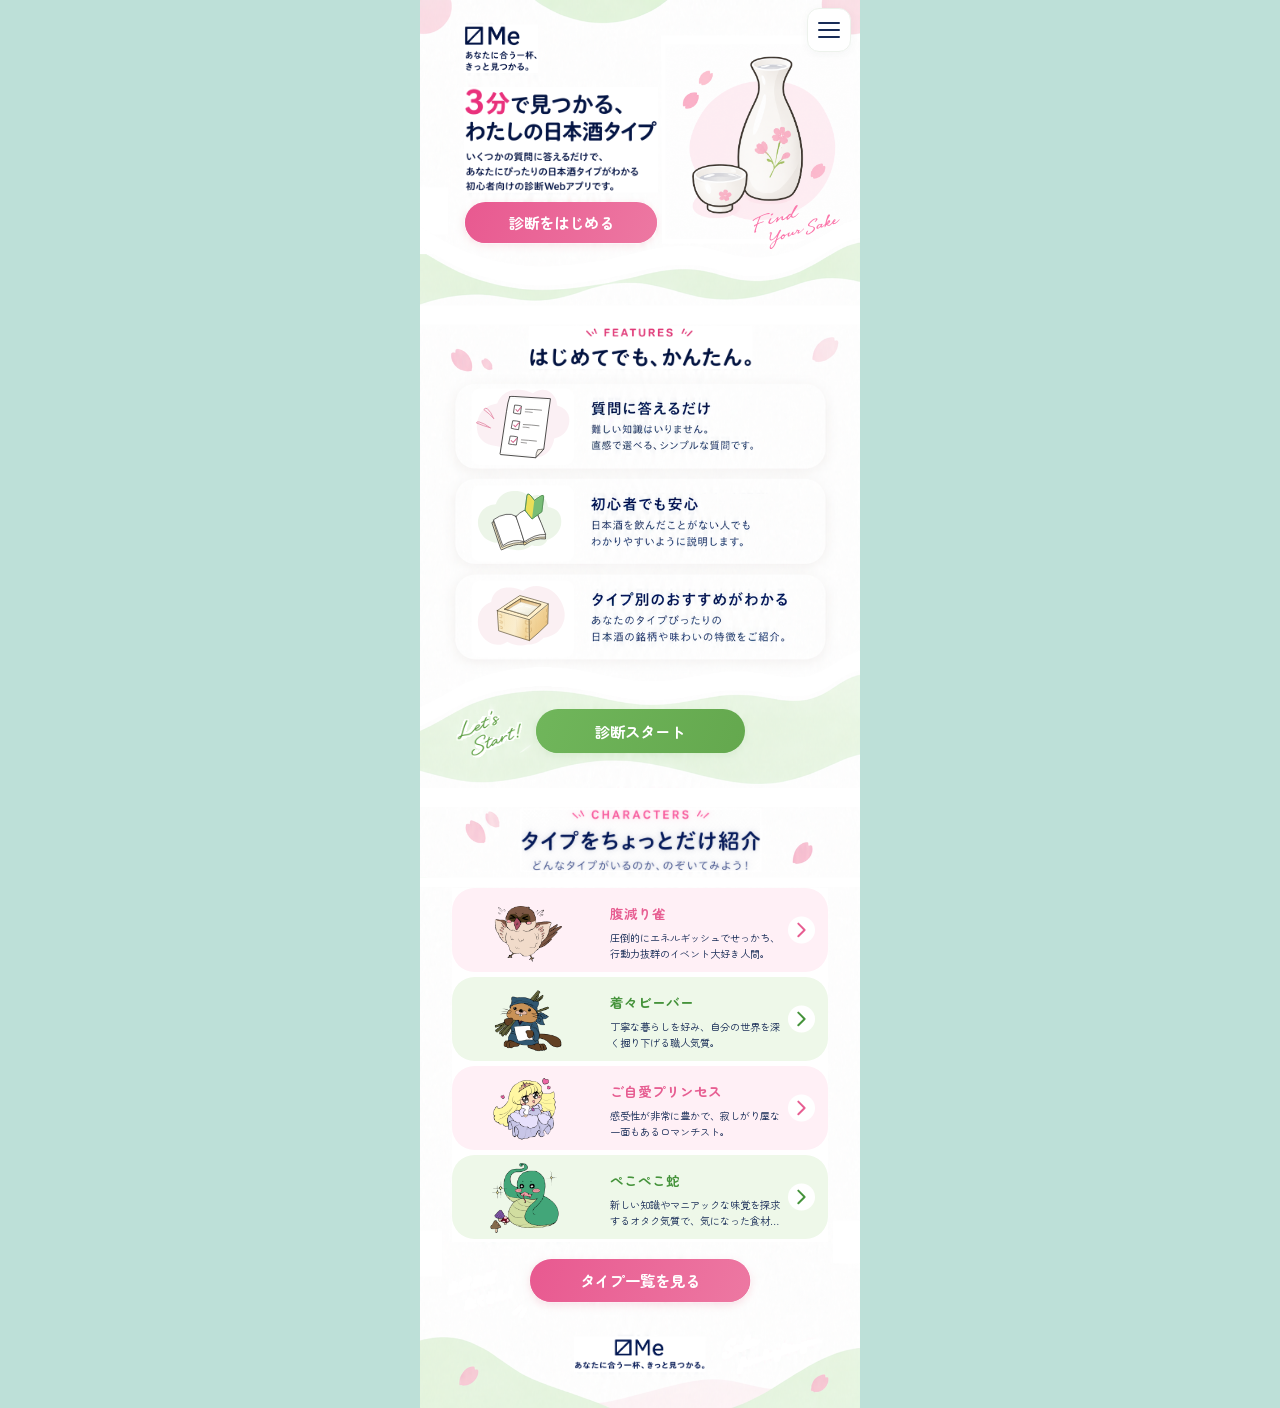
==== index.html @ da1aa979 "Replace page headings, taglines and logos with supplied artwork" ====
<!doctype html>
<html lang="ja">
<head>
  <meta charset="utf-8">
  <meta name="viewport" content="width=device-width, initial-scale=1, maximum-scale=1, user-scalable=no">
  <meta name="theme-color" content="#ffffff">
  <meta name="description" content="いくつかの質問に答えるだけで、あなたにぴったりの日本酒タイプがわかる。あなたに合う一杯、きっと見つかる。">
  <title>Me｜トップページ</title><link rel="icon" type="image/svg+xml" href="data:image/svg+xml,%3Csvg xmlns='http://www.w3.org/2000/svg' viewBox='0 0 32 32'%3E%3Crect x='5' y='5' width='22' height='22' fill='white' stroke='%23252e3b' stroke-width='3'/%3E%3Cpath d='M5 27L27 5' stroke='%23252e3b' stroke-width='3'/%3E%3C/svg%3E">
  <script>document.documentElement.classList.add('home-loading');</script>
  <link rel="stylesheet" href="css/styles.css?v=text-art-v1">
  <script src="js/data.js?v=sake-list-20261024" defer></script>
  <script src="js/app.js?v=original-logo-20261127" defer></script>
<link rel="stylesheet" href="css/navigation.css?v=touch-pan-only-20261116"><script src="js/navigation.js" defer></script><link rel="preconnect" href="https://fonts.googleapis.com"><link rel="preconnect" href="https://fonts.gstatic.com" crossorigin><link href="https://fonts.googleapis.com/css2?family=Zen+Maru+Gothic:wght@400;500;700&amp;display=swap" rel="stylesheet"></head>
<body class="homepage-static">
  <div class="page-frame">
  <main class="page" aria-label="Me 日本酒タイプ診断">
    <img class="design" src="assets/backgrounds/design-tagline.svg?v=text-art-v1" width="724" height="2316" alt="" fetchpriority="high" draggable="false">
    <header class="sr-only">
      <p>Me あなたに合う一杯、きっと見つかる。</p>
      <h1>3分で見つかる、わたしの日本酒タイプ</h1>
      <p>いくつかの質問に答えるだけで、あなたにぴったりの日本酒タイプがわかる初心者向けの診断Webアプリです。</p>
    </header>
    <a class="hotspot start start-top" data-quiz aria-label="診断をはじめる" href="diagnosis.html"></a>
    <section class="sr-only" aria-label="FEATURES">
      <h2>はじめてでも、かんたん。</h2>
      <h3>質問に答えるだけ</h3><p>難しい知識はいりません。直感で選べる、シンプルな質問です。</p>
      <h3>初心者でも安心</h3><p>日本酒を飲んだことがない人でも<br>わかりやすいように説明します。</p>
      <h3>タイプ別のおすすめがわかる</h3><p>あなたのタイプぴったりの<br>日本酒の銘柄や味わいの特徴をご紹介。</p>
    </section>
    <a class="hotspot start start-middle" data-quiz aria-label="診断スタート" href="diagnosis.html"></a>
    <section id="characters" class="characters" aria-label="CHARACTERS タイプをちょっとだけ紹介">
      <h2 class="sr-only">タイプをちょっとだけ紹介</h2>
      <p class="sr-only">どんなタイプがいるのか、のぞいてみよう！</p>
      <button class="hotspot character sparrow" data-type="0" data-code="EAFC" aria-label="腹減り雀。圧倒的にエネルギッシュでせっかち、行動力抜群のイベント大好き人間。詳しく見る"><img class="character-art" src="images/eafc.png" alt=""><span class="character-copy"><strong>腹減り雀</strong><span>圧倒的にエネルギッシュでせっかち、行動力抜群のイベント大好き人間。</span></span><span class="card-arrow" aria-hidden="true"><svg viewBox="0 0 24 24" focusable="false"><path d="M8 4 16 12 8 20"/></svg></span></button>
      <button class="hotspot character princess" data-type="1" data-code="EADS" aria-label="ご自愛プリンセス。感受性が非常に豊かで、寂しがり屋な一面もあるロマンチスト。詳しく見る"><img class="character-art" src="images/eads.png" alt=""><span class="character-copy"><strong>ご自愛プリンセス</strong><span>感受性が非常に豊かで、寂しがり屋な一面もあるロマンチスト。</span></span><span class="card-arrow" aria-hidden="true"><svg viewBox="0 0 24 24" focusable="false"><path d="M8 4 16 12 8 20"/></svg></span></button>
      <button class="hotspot character crane" data-type="2" data-code="EPFS" aria-label="鶴の段取り屋。責任感が強く、周囲との付き合いも大切にする実務家タイプ。詳しく見る"><img class="character-art" src="images/epfs.png" alt=""><span class="character-copy"><strong>鶴の段取り屋</strong><span>責任感が強く、周囲との付き合いも大切にする実務家タイプ。</span></span><span class="card-arrow" aria-hidden="true"><svg viewBox="0 0 24 24" focusable="false"><path d="M8 4 16 12 8 20"/></svg></span></button>
      <button class="hotspot character kappa" data-type="3" data-code="EPDS" aria-label="したたかかっぱ。周囲への気配りが行き届いた社交家ですが、実はリスク回避の傾向が強く、非常に慎重でデリケートな内面を持っています。詳しく見る"><img class="character-art" src="images/epds.png" alt=""><span class="character-copy"><strong>したたかかっぱ</strong><span>周囲への気配りが行き届いた社交家ですが、実はリスク回避の傾向が強く、非常に慎重でデリケートな内面を持っています。</span></span><span class="card-arrow" aria-hidden="true"><svg viewBox="0 0 24 24" focusable="false"><path d="M8 4 16 12 8 20"/></svg></span></button>
    </section>
    <a class="hotspot type-list" id="type-list" aria-label="タイプ一覧を見る" href="characters.html"></a>
    <footer class="sr-only">Me あなたに合う一杯、きっと見つかる。</footer>
  </main>
  </div>
  <dialog id="panel" aria-labelledby="panel-title">
    <button class="close" aria-label="閉じる">×</button>
    <div id="panel-content"></div>
  </dialog>
</body>
</html>
---- css/styles.css ----
:root { color-scheme: light; font-family:'Zen Maru Gothic',"Hiragino Kaku Gothic ProN", "Yu Gothic", Meiryo, sans-serif; color:#182C57; background: #fff; }
* { box-sizing: border-box; }
body { margin: 0; }
.page-frame { position:relative; width:100%; max-width:440px; margin-inline:auto; container-type:inline-size; }
.page { position:relative; width:100%; margin:0; }
.design { width:100%; height: auto; display: block; user-select: none; }
.hotspot { background-repeat: no-repeat; }
.sr-only { position: absolute; width: 1px; height: 1px; padding: 0; margin: -1px; overflow: hidden; clip: rect(0,0,0,0); white-space: nowrap; border: 0; }
.hotspot { position: absolute; display: block; padding: 0; border: 0; background: transparent; cursor: pointer; -webkit-tap-highlight-color: #ee629633; border-radius: 999px; }
.hotspot:hover { background: #ffffff12; }
.hotspot:focus-visible { outline: 3px solid #253e58; outline-offset: 3px; background: #ffffff20; }
.hotspot:active { background: #ffffff26; }
.start-top { left: 10.25%; top: 15.31%; width: 43.64%; height: 3.07%; }
.start-middle { left: 26.35%; top: 49.28%; width: 47.43%; height: 3.32%; }
.character { left: 7.32%; width: 85.5%; height: 6.32%; border-radius: 20px; }
.sparrow { top: 60.79%; }
.princess { top: 67.24%; }
.crane { top: 74.00%; }
.kappa { top: 80.91%; }
.type-list { left: 25.04%; top: 88.72%; width: 50.07%; height: 3.27%; }
dialog { width: 358px; max-width: calc(100vw - 24px); padding: 40px 24px 28px; border: 0; border-radius: 26px; background: #fffdfd; box-shadow: 0 12px 64px #5b274622; }
dialog::backdrop { background: #29323f66; backdrop-filter: blur(3px); }
.close { position: absolute; right: 8px; top: 6px; width: 40px; height: 40px; border: 0; background: none; font-size: 28px; color:#182C57; cursor: pointer; }
h2 { margin: 0 0 16px; font-size: 23px; line-height: 1.5; }
dialog p { font-size: 15px; line-height: 1.8; }
.eyebrow { color: #e55b90; font-size: 12px; letter-spacing: .16em; font-weight: 700; }
.option, .primary, .back, .type-option { width: 100%; padding: 14px 16px; margin-top: 10px; border-radius: 16px; font: inherit; font-size: 15px; cursor: pointer; }
.option, .type-option { border: 1px solid #efdce4; background: #fff4f8; color:#182C57; text-align: left; line-height: 1.6; }
.option:hover, .type-option:hover { border-color: #e55b90; }
.primary { border: 0; background: #e75e92; color: white; font-weight: bold; }
.back { border: 0; color:#182C57; background: transparent; }
.portrait { width: 112px; height: 76px; margin-bottom: 20px; background-image: url('../assets/backgrounds/design-tagline.svg?v=text-art-v1'); background-size: 390px 1170px; border-radius: 12px; }
.portrait[data-character="0"] { background-position: -30px -713px; }
.portrait[data-character="1"] { background-position: -30px -789px; }
.portrait[data-character="2"] { background-position: -30px -867px; }
.portrait[data-character="3"] { background-position: -30px -947px; }
button:focus-visible { outline: 3px solid #376d44; outline-offset: 3px; }
/* Supplied character illustrations replace the flattened character cards. */
.characters { position: absolute; z-index: 1; top: 60.65%; left: 7.32%; width: 85.5%; height: 26.8%; background: white; }
.characters .character { position: relative; display: block; left: auto; top: auto; width: 100%; height: 74px; margin: 0 0 5px; overflow: hidden; border-radius: 20px; background: #fff0f6; text-align: left; color: #e75e92; }
.characters .princess, .characters .kappa { background: #eef8e9; color: #45933b; }
.character-art { position: absolute; left: 3px; top: 4px; width: 127px; height: 66px; object-fit: contain; object-position:center; mix-blend-mode: normal; pointer-events: none; }
.character-copy { position: absolute; left: 140px; top: 13px; right: 40px; }
.character-copy strong { display: block; font-size: 12px; white-space: nowrap; margin-bottom: 6px; }
.character-copy > span { display: block; color:#182C57; font-size: 9px; line-height: 1.6; white-space: nowrap; }
.card-arrow { position: absolute; right: 12px; top: 25px; width: 24px; height: 24px; border-radius: 50%; background: white; font: 25px/21px sans-serif; text-align: center; }
.portrait { width: 190px; height: 190px; margin: 0 auto 16px; background-size: contain; background-repeat: no-repeat; background-position: center !important; mix-blend-mode: multiply; }
.portrait[data-character="0"] { background-image: url('../assets/previews/eafc.png'); }
.portrait[data-character="1"] { background-image: url('../assets/previews/eads.png'); }
.portrait[data-character="2"] { background-image: url('../assets/previews/epfs.png'); }
.portrait[data-character="3"] { background-image: url('../assets/previews/epds.png'); }
.character-copy > span { white-space:normal; display:-webkit-box; -webkit-line-clamp:2; -webkit-box-orient:vertical; overflow:hidden; }
.detail-portrait { display:block; width:190px; height:190px; object-fit:contain; margin:0 auto 16px; mix-blend-mode:normal; }
.detail-profile { display:block; text-align:center; text-decoration:none; box-sizing:border-box; }
/* Fit the original artwork directly to the available width, without zoom or clipping. */
html { -webkit-text-size-adjust:100%; text-size-adjust:100%; }
.characters .character { height:18.974359cqw; margin-bottom:1.282051cqw; border-radius:5.128205cqw; }
.character-art { left:.769231cqw; top:1.025641cqw; width:32.564103cqw; height:16.923077cqw; }
.character-copy { left:35.897436cqw; top:3.333333cqw; right:10.256410cqw; }
.character-copy strong { font-size:3.076923cqw; margin-bottom:1.538462cqw; }
.character-copy > span { font-size:2.307692cqw; }
.card-arrow { right:3.076923cqw; top:50%; transform:translateY(-50%); width:6.153846cqw; height:6.153846cqw; display:grid; place-items:center; font-size:0; line-height:0; }

/* Disable homepage motion except the explicit opt-ins below. */
body.homepage-static *, body.homepage-static *::before, body.homepage-static *::after { animation:none!important; transition:none!important; scroll-behavior:auto!important; }

/* Slide only the three feature-card crops over their original artwork. */
body.homepage-static .feature-reveal-mask {
  position:absolute; left:0; width:100%; height:7.3%; z-index:2;
  background:#fff; pointer-events:none; overflow:hidden;
}
body.homepage-static .feature-slide-art {
  position:absolute; inset:0;
  background-image:url('../assets/backgrounds/design-tagline.svg?v=text-art-v1');
  background-size:100cqw 300cqw; background-repeat:no-repeat;
  opacity:0; transform:translateY(24px);
  transition:transform .65s cubic-bezier(.22,.61,.36,1) var(--reveal-delay,0ms),opacity .65s ease var(--reveal-delay,0ms)!important;
}
body.homepage-static .is-revealed .feature-slide-art { opacity:1; transform:translateY(0); }
@media(prefers-reduced-motion:reduce) { body.homepage-static .feature-reveal-mask { display:none; } }

body.homepage-static .characters .character.card-slide-ready {
  opacity:0; transform:translateY(24px);
  transition:transform .65s cubic-bezier(.22,.61,.36,1) var(--card-delay,0ms),opacity .65s ease var(--card-delay,0ms)!important;
}
body.homepage-static .characters .character.card-slide-visible,
body.homepage-static .characters .character.card-slide-ready:focus-visible { opacity:1; transform:translateY(0); }
body.homepage-static .characters .character.card-slide-ready:focus-visible { transition:none!important; }
@media(prefers-reduced-motion:reduce) {
  body.homepage-static .characters .character.card-slide-ready { opacity:1; transform:none; transition:none!important; }
}

.card-arrow svg { display:block; width:70%; height:70%; overflow:visible; fill:none; stroke:currentColor; stroke-width:2.5; stroke-linecap:round; stroke-linejoin:round; }

/* Restore the shared hamburger icon transition on the homepage. */
@media (prefers-reduced-motion: no-preference) {
  body.homepage-static .site-menu-toggle span { transition: transform .15s, opacity .15s !important; }
}

/* Match the character-list detail dialog while preserving homepage actions. */
#panel { width:365px; max-width:calc(100vw - 28px); padding:36px 22px 22px; border:1px solid #f8e4ed; border-radius:24px; text-align:center; color:#182C57; background:linear-gradient(135deg,#fff8fb,#fff,#f3faef); box-shadow:none; }
#panel::backdrop { background:#24344755; backdrop-filter:blur(3px); }
#panel .close { top:5px; }
#panel .eyebrow { color:#ea6798; font-size:12px; letter-spacing:.2em; font-weight:400; }
#panel .detail-portrait { width:200px; max-width:100%; height:200px; object-position:center; margin:12px auto 0; }
#panel h2 { margin:20px 0 12px; font-size:21px; line-height:1.6; }
#panel p:not(.eyebrow) { font-size:16px; line-height:1.8; }
#panel .primary { padding:15px; margin-top:24px; background:#ec6797; border-radius:30px; font-size:16px; font-weight:700; }
#panel .back { padding:16px; margin-top:6px; font-size:16px; }
/* Keep overflowing dialog content scrollable without a visible scrollbar. */
#panel { overflow-y:auto; scrollbar-width:none; -ms-overflow-style:none; }
#panel::-webkit-scrollbar { display:none; width:0; height:0; }

/* Arrow-free CTA overlays replace the flattened buttons. */
.start-top,.start-middle,.type-list { display:grid; place-items:center; color:#fff; text-decoration:none; font-size:3.5cqw; font-weight:700; background:linear-gradient(110deg,#e85990,#ed78a2); }
.start-top::after,.start-middle::after,.type-list::after { content:attr(aria-label); }
.start-middle { background:linear-gradient(110deg,#70b65b,#64a84e); }
.start-top:hover,.type-list:hover { background:linear-gradient(110deg,#e85990,#ed78a2); }
.start-middle:hover { background:linear-gradient(110deg,#70b65b,#64a84e); }
.character-copy { right:10.256410cqw; }

/* Stage the first paint without flashing the flattened cards underneath. */
.home-loading:not(.home-background-ready) .page { visibility:hidden; }
.home-loading:not(.home-buttons-ready) .site-navigation { visibility:hidden; }
.home-loading:not(.home-buttons-ready) .start-top,
.home-loading:not(.home-buttons-ready) .start-middle,
.home-loading:not(.home-buttons-ready) .type-list {
  background:#fff; color:transparent; pointer-events:none;
}
.home-loading .characters .character { visibility:hidden; }

/* Add 32 artwork pixels of breathing room on each side of the first wave. */
.start-top { top:45.93cqw; height:9.21cqw; }
.start-middle { top:161.0996685082873cqw; height:9.96cqw; }
.type-list { top:286.04950276243094cqw; height:9.81cqw; }
.characters { top:201.8395027624309cqw; height:80.4cqw; }
body.homepage-static .feature-reveal-mask { height:21.9cqw; }
body.homepage-static .feature-slide-art { background-size:100cqw 319.88950276243094cqw; }
---- css/navigation.css ----
.site-navigation { position:fixed; z-index:1000; top:8px; left:50%; transform:translateX(-50%); width:100%; max-width:440px; pointer-events:none; box-sizing:border-box; font-family:'Zen Maru Gothic','Hiragino Kaku Gothic ProN','Yu Gothic',Meiryo,sans-serif; }
.site-menu-toggle { position:absolute; right:9px; top:0; width:44px; height:44px; padding:11px 10px; display:flex; flex-direction:column; justify-content:space-around; border:1px solid #edf2ec; border-radius:12px; background:#fff; color:#182C57; box-shadow:0 2px 10px #25443b0b; cursor:pointer; pointer-events:auto; }
.site-menu-toggle span { display:block; width:22px; height:2px; border-radius:2px; background:currentColor; }
.site-menu-toggle[aria-expanded="true"] span:first-child { transform:translateY(7px) rotate(45deg); }
.site-menu-toggle[aria-expanded="true"] span:nth-child(2) { opacity:0; }
.site-menu-toggle[aria-expanded="true"] span:last-child { transform:translateY(-7px) rotate(-45deg); }
.site-menu { position:absolute; top:52px; right:9px; width:230px; max-width:calc(100% - 18px); padding:8px; border:1px solid #f4dfe8; border-radius:16px; background:#fff; box-shadow:0 8px 28px #2c3a4326; pointer-events:auto; }
.site-menu[hidden] { display:none!important; }
.site-menu a { display:block; padding:14px 12px; border-radius:9px; text-decoration:none; color:#182C57; font-size:15px; line-height:1.5; }
.site-menu a:hover { background:#f4faef; }
.site-menu a[aria-current="page"] { color:#d34f80; background:#fff0f6; font-weight:700; }
.site-menu-toggle:focus-visible,.site-menu a:focus-visible { outline:3px solid #4d8260; outline-offset:2px; }
@media(prefers-reduced-motion:no-preference) { .site-menu-toggle span { transition:transform .15s,opacity .15s; } }

/* Touch phones fill their viewport even when it is wider than 440 CSS pixels. */
@media (hover:none) and (pointer:coarse) and (max-width:767px) {
 .page-frame, .quiz-page, .characters-page, .result-page, .site-navigation { max-width:none; width:100%; }
}

/* Mint-blue gutters around the centered desktop page. */
@media (min-width:440.01px) {
 html { background:#BDE0D8; }
 body { min-height:100vh; background:linear-gradient(to right,#BDE0D8 0,#BDE0D8 calc(50% - 220px),#fff calc(50% - 220px),#fff calc(50% + 220px),#BDE0D8 calc(50% + 220px)); }
 .page-frame, .characters-page { background:#fff; }
}

button, input, select, textarea { font-family:inherit; }

/* Keep phone backgrounds full-width, including below short pages. */
@media (hover:none) and (pointer:coarse) and (max-width:767px) {
 html, body { background:#fff; }
 body { min-height:100vh; min-height:100dvh; }
}

/* Allow touch scrolling without pinch zoom on every page, including dialogs. */
html, body, dialog { touch-action:pan-x pan-y; }
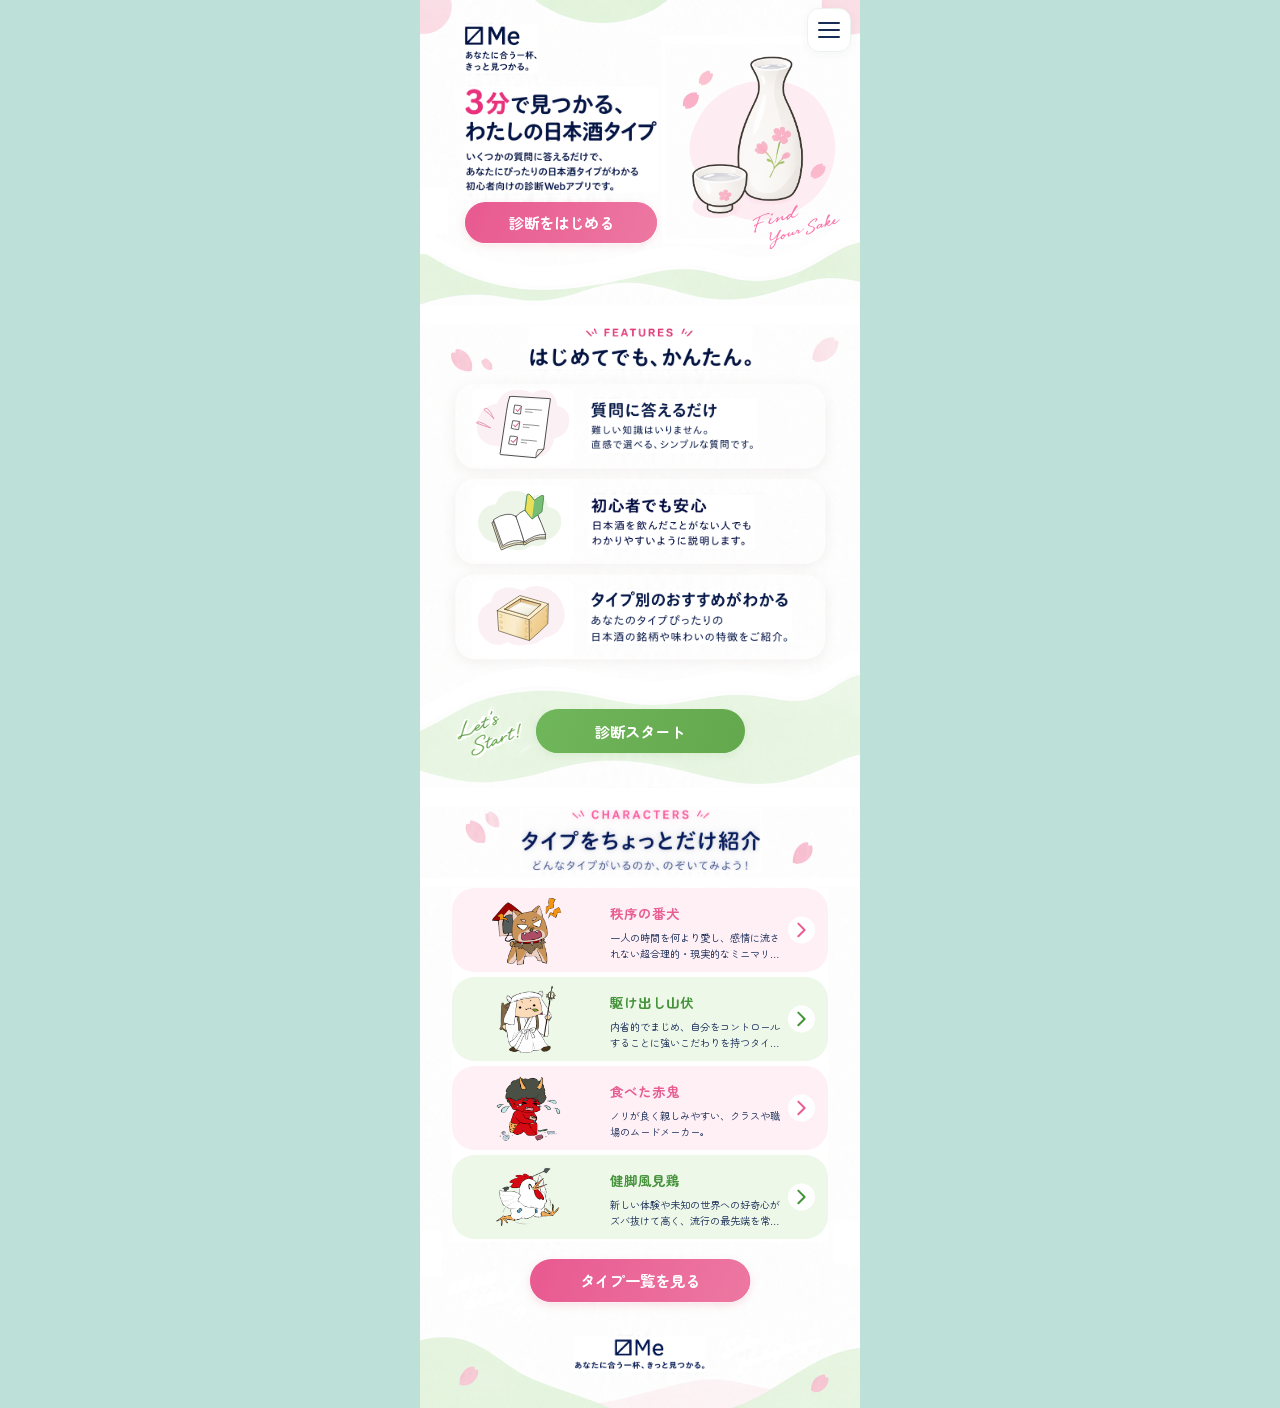
==== commit 8611ea2b: "Replace feature card text with supplied artwork" ====
--- a/index.html
+++ b/index.html
@@ -7,14 +7,14 @@
   <meta name="description" content="いくつかの質問に答えるだけで、あなたにぴったりの日本酒タイプがわかる。あなたに合う一杯、きっと見つかる。">
   <title>Me｜トップページ</title><link rel="icon" type="image/svg+xml" href="data:image/svg+xml,%3Csvg xmlns='http://www.w3.org/2000/svg' viewBox='0 0 32 32'%3E%3Crect x='5' y='5' width='22' height='22' fill='white' stroke='%23252e3b' stroke-width='3'/%3E%3Cpath d='M5 27L27 5' stroke='%23252e3b' stroke-width='3'/%3E%3C/svg%3E">
   <script>document.documentElement.classList.add('home-loading');</script>
-  <link rel="stylesheet" href="css/styles.css?v=text-art-v1">
+  <link rel="stylesheet" href="css/styles.css?v=feature-card-text-v1">
   <script src="js/data.js?v=sake-list-20261024" defer></script>
   <script src="js/app.js?v=original-logo-20261127" defer></script>
 <link rel="stylesheet" href="css/navigation.css?v=touch-pan-only-20261116"><script src="js/navigation.js" defer></script><link rel="preconnect" href="https://fonts.googleapis.com"><link rel="preconnect" href="https://fonts.gstatic.com" crossorigin><link href="https://fonts.googleapis.com/css2?family=Zen+Maru+Gothic:wght@400;500;700&amp;display=swap" rel="stylesheet"></head>
 <body class="homepage-static">
   <div class="page-frame">
   <main class="page" aria-label="Me 日本酒タイプ診断">
-    <img class="design" src="assets/backgrounds/design-tagline.svg?v=text-art-v1" width="724" height="2316" alt="" fetchpriority="high" draggable="false">
+    <img class="design" src="assets/backgrounds/design-tagline.svg?v=feature-card-text-v1" width="724" height="2316" alt="" fetchpriority="high" draggable="false">
     <header class="sr-only">
       <p>Me あなたに合う一杯、きっと見つかる。</p>
       <h1>3分で見つかる、わたしの日本酒タイプ</h1>
--- a/css/styles.css
+++ b/css/styles.css
@@ -29,7 +29,7 @@
 .option:hover, .type-option:hover { border-color: #e55b90; }
 .primary { border: 0; background: #e75e92; color: white; font-weight: bold; }
 .back { border: 0; color:#182C57; background: transparent; }
-.portrait { width: 112px; height: 76px; margin-bottom: 20px; background-image: url('../assets/backgrounds/design-tagline.svg?v=text-art-v1'); background-size: 390px 1170px; border-radius: 12px; }
+.portrait { width: 112px; height: 76px; margin-bottom: 20px; background-image: url('../assets/backgrounds/design-tagline.svg?v=feature-card-text-v1'); background-size: 390px 1170px; border-radius: 12px; }
 .portrait[data-character="0"] { background-position: -30px -713px; }
 .portrait[data-character="1"] { background-position: -30px -789px; }
 .portrait[data-character="2"] { background-position: -30px -867px; }
@@ -71,7 +71,7 @@
 }
 body.homepage-static .feature-slide-art {
   position:absolute; inset:0;
-  background-image:url('../assets/backgrounds/design-tagline.svg?v=text-art-v1');
+  background-image:url('../assets/backgrounds/design-tagline.svg?v=feature-card-text-v1');
   background-size:100cqw 300cqw; background-repeat:no-repeat;
   opacity:0; transform:translateY(24px);
   transition:transform .65s cubic-bezier(.22,.61,.36,1) var(--reveal-delay,0ms),opacity .65s ease var(--reveal-delay,0ms)!important;
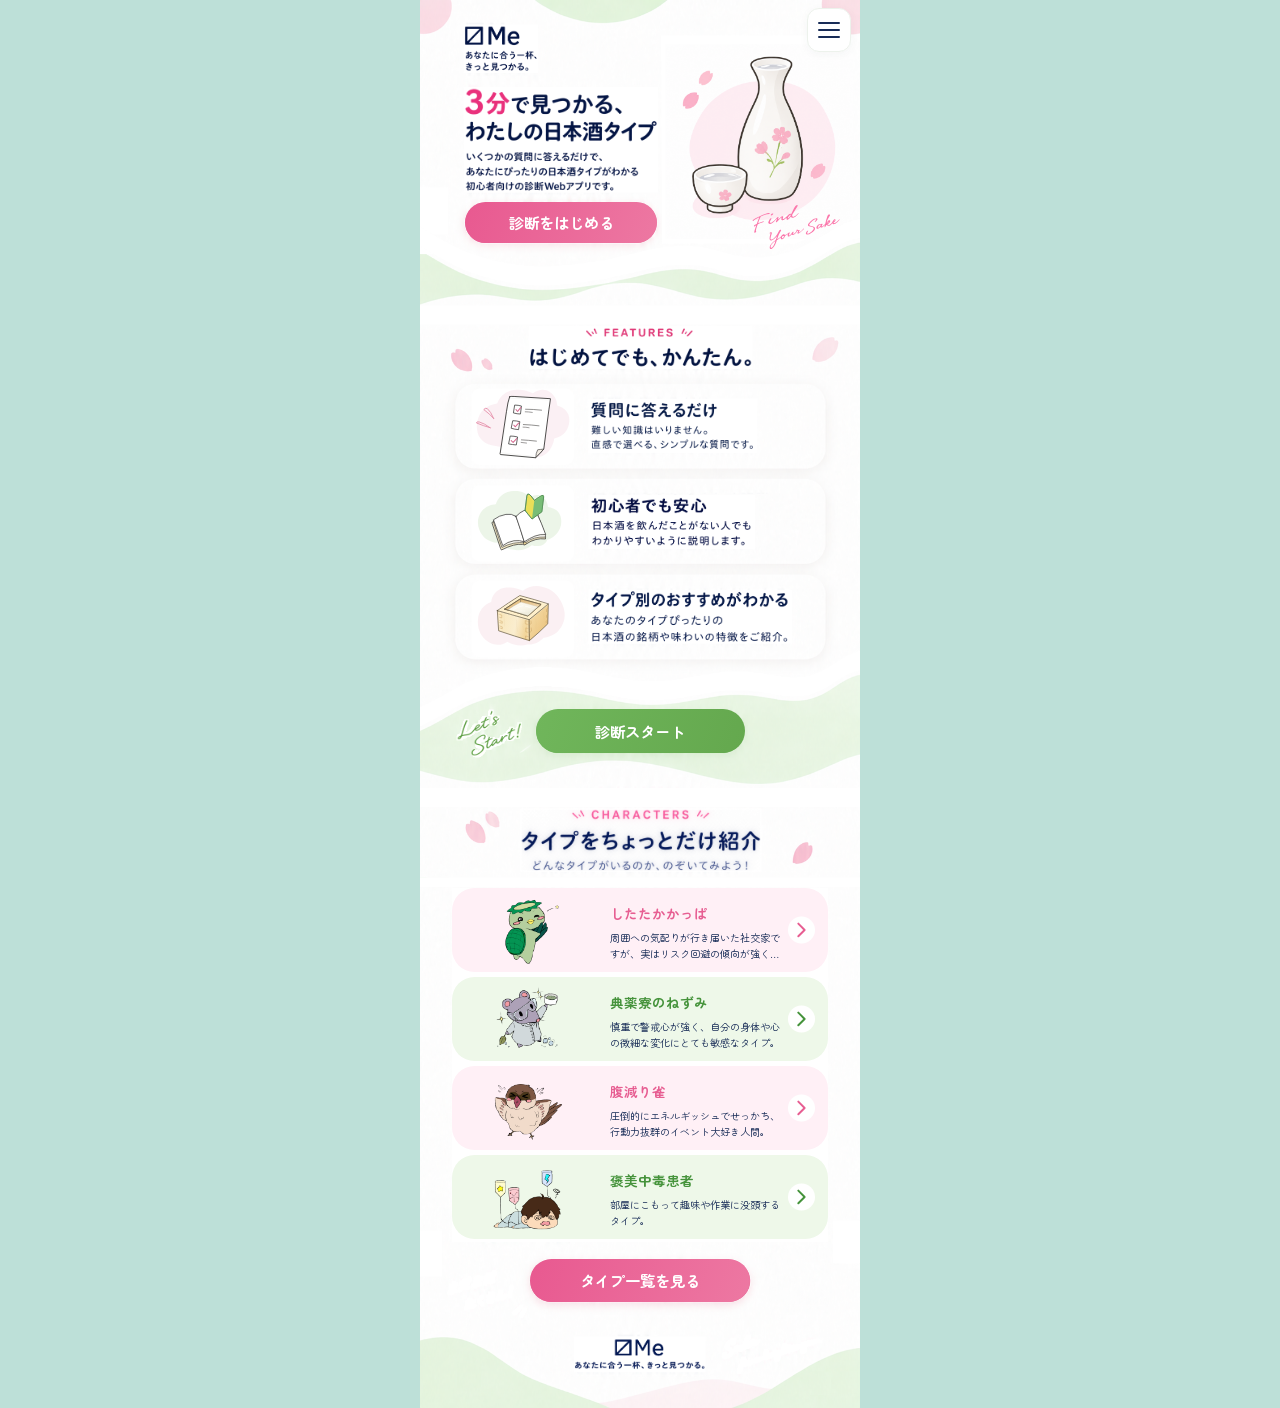
==== commit a8dbd188: "Remove the two petals from the homepage footer" ====
--- a/index.html
+++ b/index.html
@@ -7,14 +7,14 @@
   <meta name="description" content="いくつかの質問に答えるだけで、あなたにぴったりの日本酒タイプがわかる。あなたに合う一杯、きっと見つかる。">
   <title>Me｜トップページ</title><link rel="icon" type="image/svg+xml" href="data:image/svg+xml,%3Csvg xmlns='http://www.w3.org/2000/svg' viewBox='0 0 32 32'%3E%3Crect x='5' y='5' width='22' height='22' fill='white' stroke='%23252e3b' stroke-width='3'/%3E%3Cpath d='M5 27L27 5' stroke='%23252e3b' stroke-width='3'/%3E%3C/svg%3E">
   <script>document.documentElement.classList.add('home-loading');</script>
-  <link rel="stylesheet" href="css/styles.css?v=feature-card-text-v1">
+  <link rel="stylesheet" href="css/styles.css?v=footer-wave-v3">
   <script src="js/data.js?v=sake-list-20261024" defer></script>
   <script src="js/app.js?v=original-logo-20261127" defer></script>
 <link rel="stylesheet" href="css/navigation.css?v=touch-pan-only-20261116"><script src="js/navigation.js" defer></script><link rel="preconnect" href="https://fonts.googleapis.com"><link rel="preconnect" href="https://fonts.gstatic.com" crossorigin><link href="https://fonts.googleapis.com/css2?family=Zen+Maru+Gothic:wght@400;500;700&amp;display=swap" rel="stylesheet"></head>
 <body class="homepage-static">
   <div class="page-frame">
   <main class="page" aria-label="Me 日本酒タイプ診断">
-    <img class="design" src="assets/backgrounds/design-tagline.svg?v=feature-card-text-v1" width="724" height="2316" alt="" fetchpriority="high" draggable="false">
+    <img class="design" src="assets/backgrounds/design-tagline.svg?v=footer-wave-v3" width="724" height="2316" alt="" fetchpriority="high" draggable="false">
     <header class="sr-only">
       <p>Me あなたに合う一杯、きっと見つかる。</p>
       <h1>3分で見つかる、わたしの日本酒タイプ</h1>
--- a/css/styles.css
+++ b/css/styles.css
@@ -29,7 +29,7 @@
 .option:hover, .type-option:hover { border-color: #e55b90; }
 .primary { border: 0; background: #e75e92; color: white; font-weight: bold; }
 .back { border: 0; color:#182C57; background: transparent; }
-.portrait { width: 112px; height: 76px; margin-bottom: 20px; background-image: url('../assets/backgrounds/design-tagline.svg?v=feature-card-text-v1'); background-size: 390px 1170px; border-radius: 12px; }
+.portrait { width: 112px; height: 76px; margin-bottom: 20px; background-image: url('../assets/backgrounds/design-tagline.svg?v=footer-wave-v3'); background-size: 390px 1170px; border-radius: 12px; }
 .portrait[data-character="0"] { background-position: -30px -713px; }
 .portrait[data-character="1"] { background-position: -30px -789px; }
 .portrait[data-character="2"] { background-position: -30px -867px; }
@@ -71,7 +71,7 @@
 }
 body.homepage-static .feature-slide-art {
   position:absolute; inset:0;
-  background-image:url('../assets/backgrounds/design-tagline.svg?v=feature-card-text-v1');
+  background-image:url('../assets/backgrounds/design-tagline.svg?v=footer-wave-v3');
   background-size:100cqw 300cqw; background-repeat:no-repeat;
   opacity:0; transform:translateY(24px);
   transition:transform .65s cubic-bezier(.22,.61,.36,1) var(--reveal-delay,0ms),opacity .65s ease var(--reveal-delay,0ms)!important;
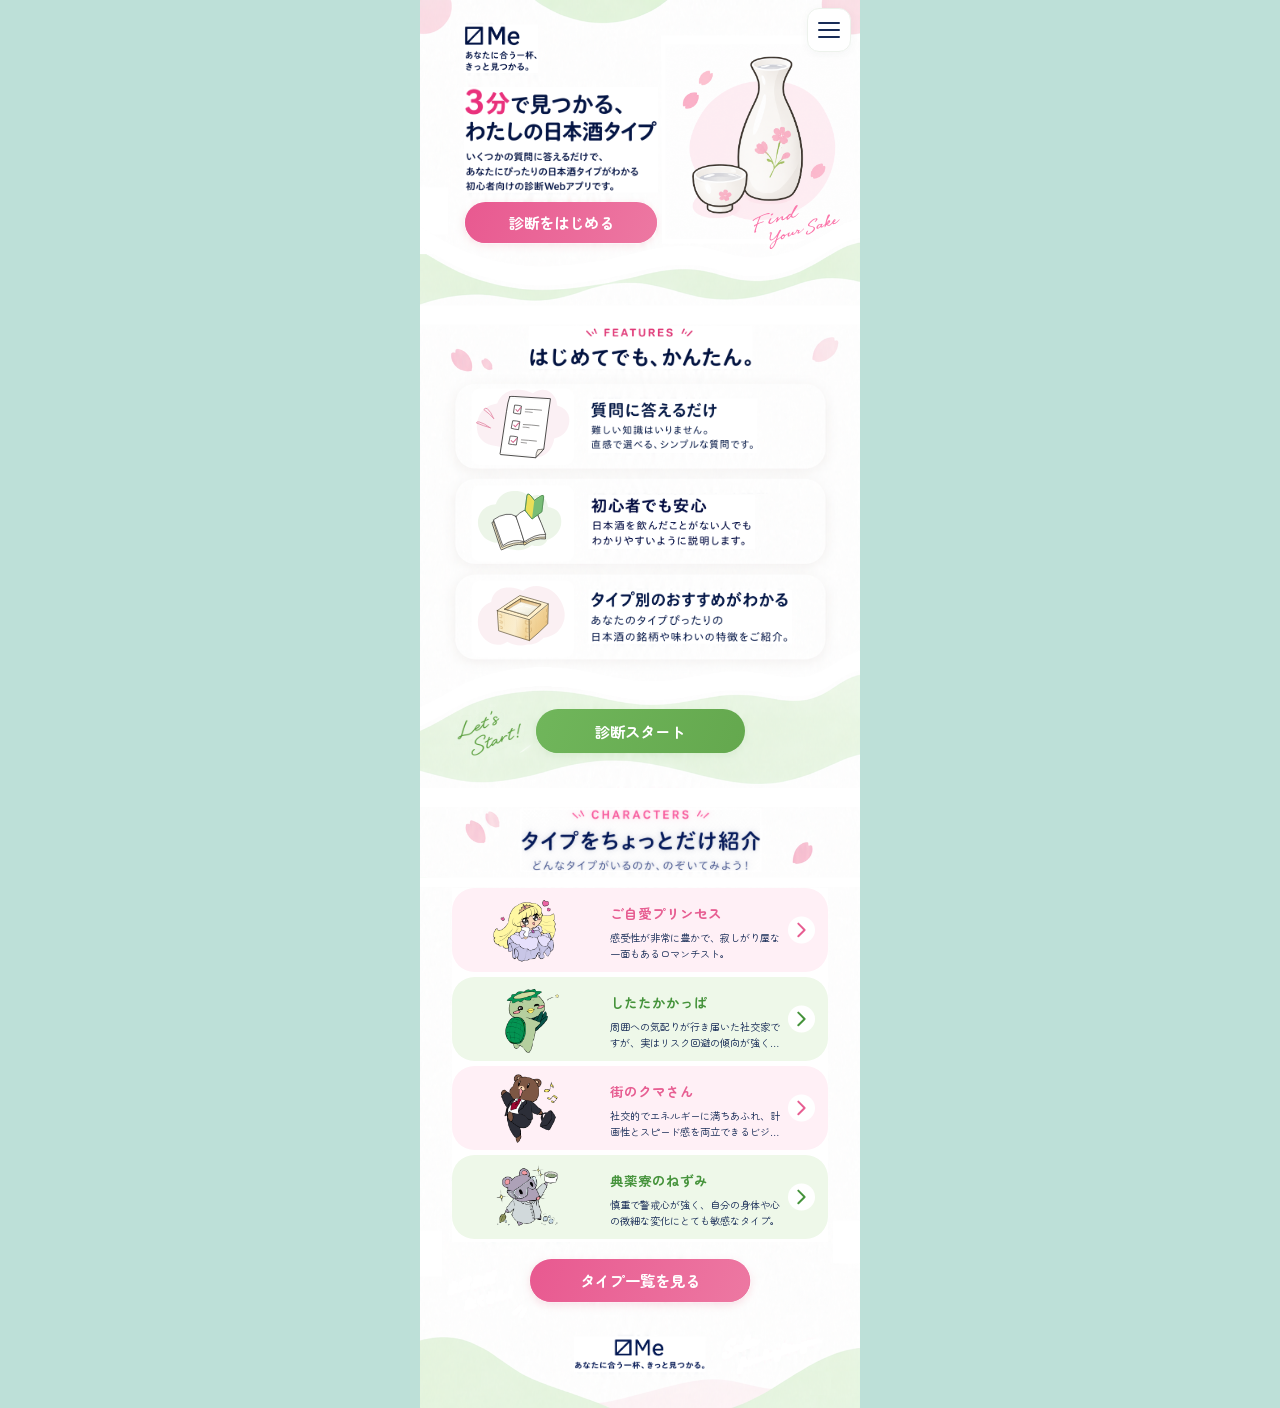
==== commit cb7aef25: "Blend the start lettering into the green wave" ====
--- a/index.html
+++ b/index.html
@@ -7,14 +7,14 @@
   <meta name="description" content="いくつかの質問に答えるだけで、あなたにぴったりの日本酒タイプがわかる。あなたに合う一杯、きっと見つかる。">
   <title>Me｜トップページ</title><link rel="icon" type="image/svg+xml" href="data:image/svg+xml,%3Csvg xmlns='http://www.w3.org/2000/svg' viewBox='0 0 32 32'%3E%3Crect x='5' y='5' width='22' height='22' fill='white' stroke='%23252e3b' stroke-width='3'/%3E%3Cpath d='M5 27L27 5' stroke='%23252e3b' stroke-width='3'/%3E%3C/svg%3E">
   <script>document.documentElement.classList.add('home-loading');</script>
-  <link rel="stylesheet" href="css/styles.css?v=footer-wave-v3">
+  <link rel="stylesheet" href="css/styles.css?v=start-ink-v1">
   <script src="js/data.js?v=sake-list-20261024" defer></script>
   <script src="js/app.js?v=original-logo-20261127" defer></script>
 <link rel="stylesheet" href="css/navigation.css?v=touch-pan-only-20261116"><script src="js/navigation.js" defer></script><link rel="preconnect" href="https://fonts.googleapis.com"><link rel="preconnect" href="https://fonts.gstatic.com" crossorigin><link href="https://fonts.googleapis.com/css2?family=Zen+Maru+Gothic:wght@400;500;700&amp;display=swap" rel="stylesheet"></head>
 <body class="homepage-static">
   <div class="page-frame">
   <main class="page" aria-label="Me 日本酒タイプ診断">
-    <img class="design" src="assets/backgrounds/design-tagline.svg?v=footer-wave-v3" width="724" height="2316" alt="" fetchpriority="high" draggable="false">
+    <img class="design" src="assets/backgrounds/design-tagline.svg?v=start-ink-v1" width="724" height="2316" alt="" fetchpriority="high" draggable="false">
     <header class="sr-only">
       <p>Me あなたに合う一杯、きっと見つかる。</p>
       <h1>3分で見つかる、わたしの日本酒タイプ</h1>
--- a/css/styles.css
+++ b/css/styles.css
@@ -29,7 +29,7 @@
 .option:hover, .type-option:hover { border-color: #e55b90; }
 .primary { border: 0; background: #e75e92; color: white; font-weight: bold; }
 .back { border: 0; color:#182C57; background: transparent; }
-.portrait { width: 112px; height: 76px; margin-bottom: 20px; background-image: url('../assets/backgrounds/design-tagline.svg?v=footer-wave-v3'); background-size: 390px 1170px; border-radius: 12px; }
+.portrait { width: 112px; height: 76px; margin-bottom: 20px; background-image: url('../assets/backgrounds/design-tagline.svg?v=start-ink-v1'); background-size: 390px 1170px; border-radius: 12px; }
 .portrait[data-character="0"] { background-position: -30px -713px; }
 .portrait[data-character="1"] { background-position: -30px -789px; }
 .portrait[data-character="2"] { background-position: -30px -867px; }
@@ -71,7 +71,7 @@
 }
 body.homepage-static .feature-slide-art {
   position:absolute; inset:0;
-  background-image:url('../assets/backgrounds/design-tagline.svg?v=footer-wave-v3');
+  background-image:url('../assets/backgrounds/design-tagline.svg?v=start-ink-v1');
   background-size:100cqw 300cqw; background-repeat:no-repeat;
   opacity:0; transform:translateY(24px);
   transition:transform .65s cubic-bezier(.22,.61,.36,1) var(--reveal-delay,0ms),opacity .65s ease var(--reveal-delay,0ms)!important;
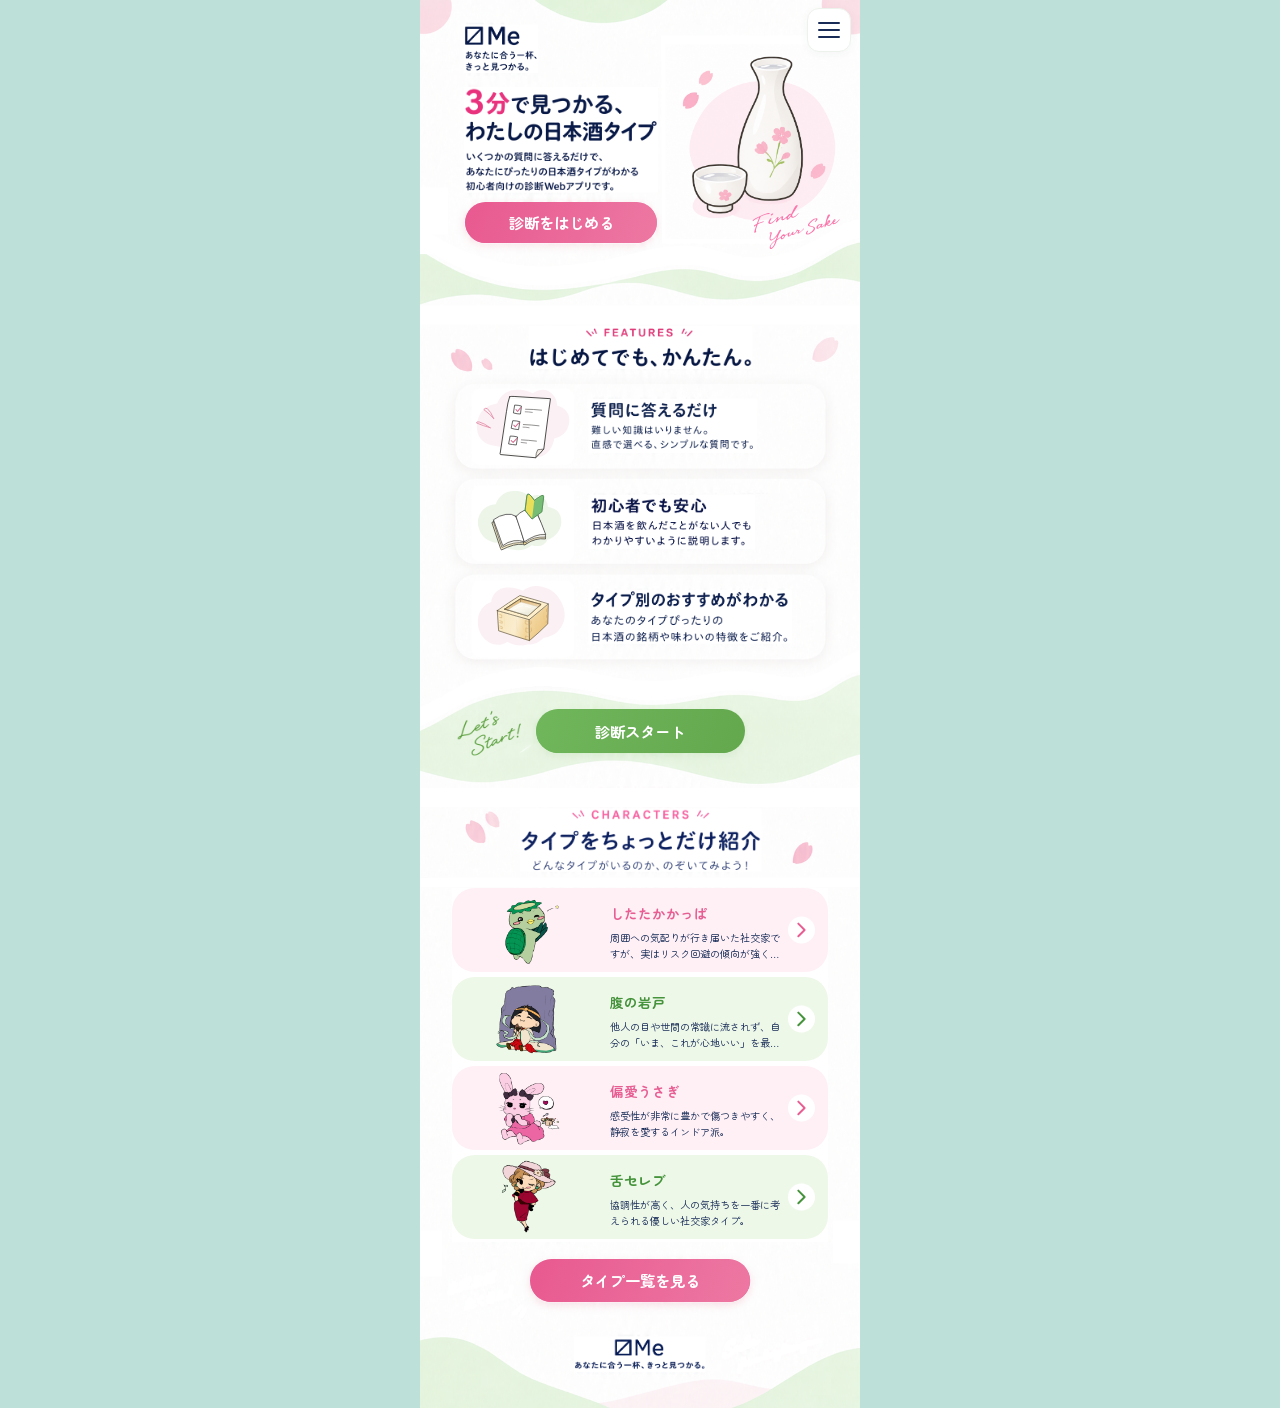
==== commit 7862dbf9: "Clean background speckles and halos from replacement text artwork" ====
--- a/index.html
+++ b/index.html
@@ -7,14 +7,14 @@
   <meta name="description" content="いくつかの質問に答えるだけで、あなたにぴったりの日本酒タイプがわかる。あなたに合う一杯、きっと見つかる。">
   <title>Me｜トップページ</title><link rel="icon" type="image/svg+xml" href="data:image/svg+xml,%3Csvg xmlns='http://www.w3.org/2000/svg' viewBox='0 0 32 32'%3E%3Crect x='5' y='5' width='22' height='22' fill='white' stroke='%23252e3b' stroke-width='3'/%3E%3Cpath d='M5 27L27 5' stroke='%23252e3b' stroke-width='3'/%3E%3C/svg%3E">
   <script>document.documentElement.classList.add('home-loading');</script>
-  <link rel="stylesheet" href="css/styles.css?v=start-ink-v1">
+  <link rel="stylesheet" href="css/styles.css?v=clean-lettering-v1">
   <script src="js/data.js?v=sake-list-20261024" defer></script>
   <script src="js/app.js?v=original-logo-20261127" defer></script>
 <link rel="stylesheet" href="css/navigation.css?v=touch-pan-only-20261116"><script src="js/navigation.js" defer></script><link rel="preconnect" href="https://fonts.googleapis.com"><link rel="preconnect" href="https://fonts.gstatic.com" crossorigin><link href="https://fonts.googleapis.com/css2?family=Zen+Maru+Gothic:wght@400;500;700&amp;display=swap" rel="stylesheet"></head>
 <body class="homepage-static">
   <div class="page-frame">
   <main class="page" aria-label="Me 日本酒タイプ診断">
-    <img class="design" src="assets/backgrounds/design-tagline.svg?v=start-ink-v1" width="724" height="2316" alt="" fetchpriority="high" draggable="false">
+    <img class="design" src="assets/backgrounds/design-tagline.svg?v=clean-lettering-v1" width="724" height="2316" alt="" fetchpriority="high" draggable="false">
     <header class="sr-only">
       <p>Me あなたに合う一杯、きっと見つかる。</p>
       <h1>3分で見つかる、わたしの日本酒タイプ</h1>
--- a/css/styles.css
+++ b/css/styles.css
@@ -29,7 +29,7 @@
 .option:hover, .type-option:hover { border-color: #e55b90; }
 .primary { border: 0; background: #e75e92; color: white; font-weight: bold; }
 .back { border: 0; color:#182C57; background: transparent; }
-.portrait { width: 112px; height: 76px; margin-bottom: 20px; background-image: url('../assets/backgrounds/design-tagline.svg?v=start-ink-v1'); background-size: 390px 1170px; border-radius: 12px; }
+.portrait { width: 112px; height: 76px; margin-bottom: 20px; background-image: url('../assets/backgrounds/design-tagline.svg?v=clean-lettering-v1'); background-size: 390px 1170px; border-radius: 12px; }
 .portrait[data-character="0"] { background-position: -30px -713px; }
 .portrait[data-character="1"] { background-position: -30px -789px; }
 .portrait[data-character="2"] { background-position: -30px -867px; }
@@ -71,7 +71,7 @@
 }
 body.homepage-static .feature-slide-art {
   position:absolute; inset:0;
-  background-image:url('../assets/backgrounds/design-tagline.svg?v=start-ink-v1');
+  background-image:url('../assets/backgrounds/design-tagline.svg?v=clean-lettering-v1');
   background-size:100cqw 300cqw; background-repeat:no-repeat;
   opacity:0; transform:translateY(24px);
   transition:transform .65s cubic-bezier(.22,.61,.36,1) var(--reveal-delay,0ms),opacity .65s ease var(--reveal-delay,0ms)!important;
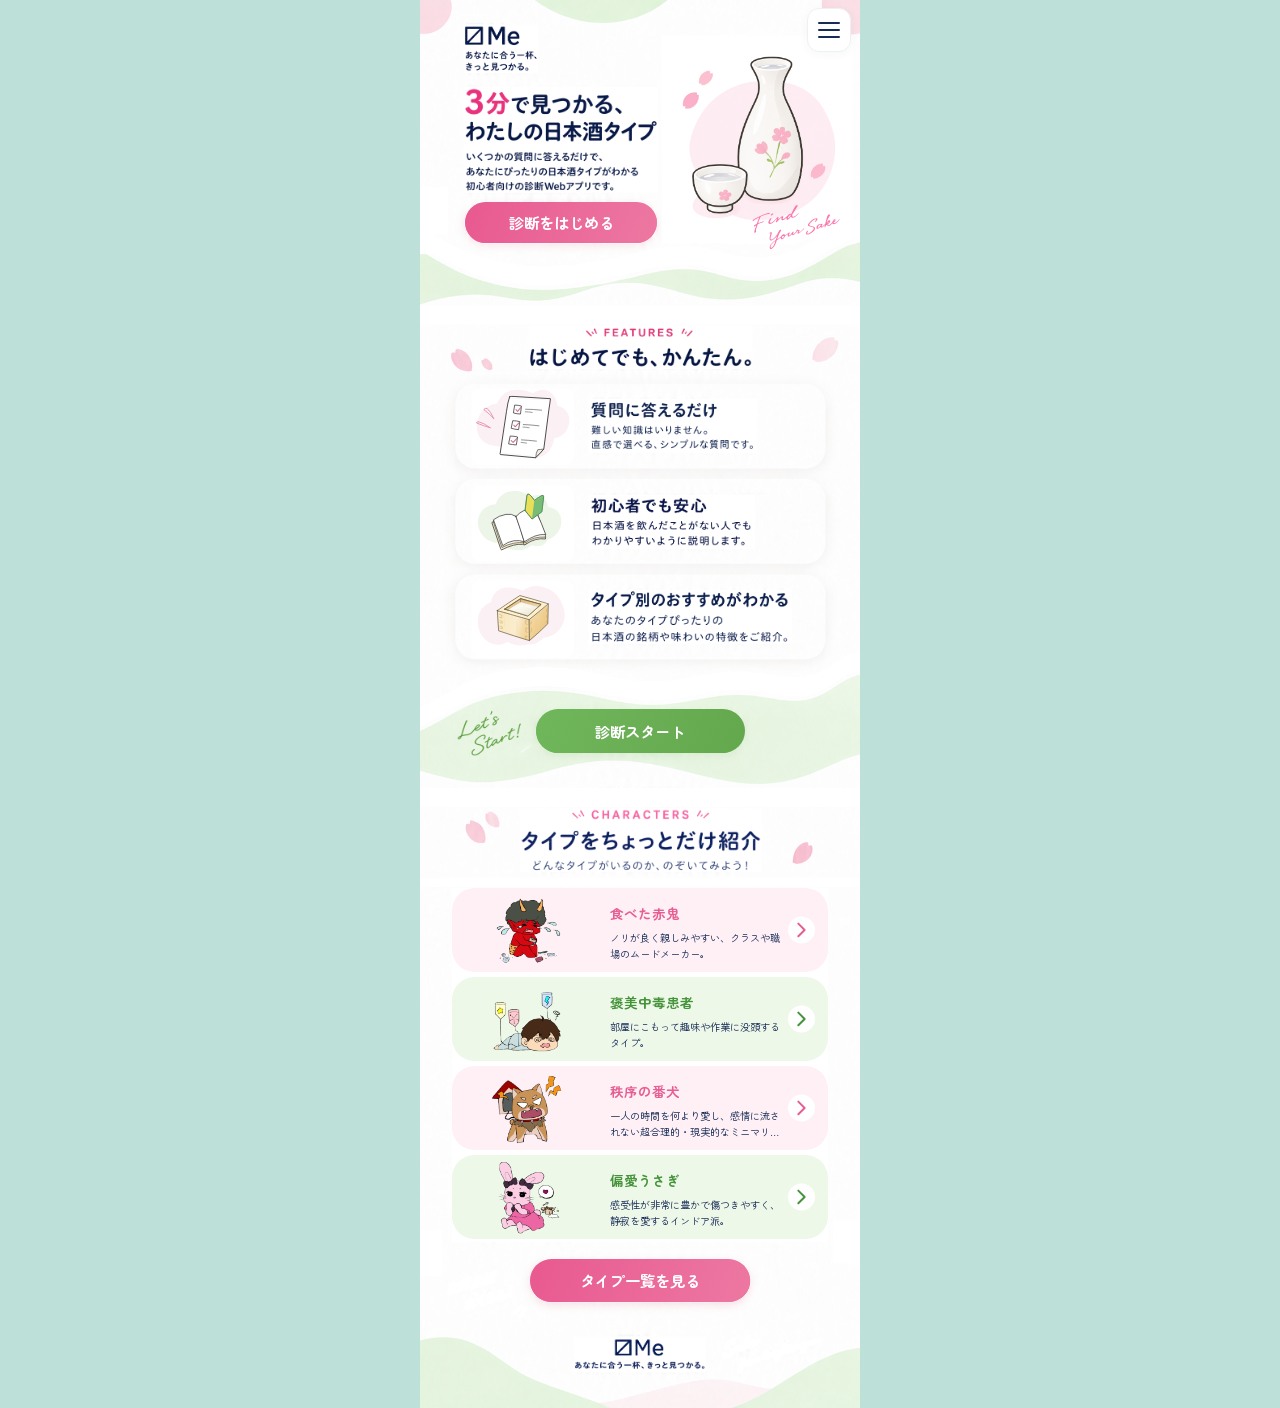
==== commit edbc9c15: "Clean the pale background around the sake illustration" ====
--- a/index.html
+++ b/index.html
@@ -7,14 +7,14 @@
   <meta name="description" content="いくつかの質問に答えるだけで、あなたにぴったりの日本酒タイプがわかる。あなたに合う一杯、きっと見つかる。">
   <title>Me｜トップページ</title><link rel="icon" type="image/svg+xml" href="data:image/svg+xml,%3Csvg xmlns='http://www.w3.org/2000/svg' viewBox='0 0 32 32'%3E%3Crect x='5' y='5' width='22' height='22' fill='white' stroke='%23252e3b' stroke-width='3'/%3E%3Cpath d='M5 27L27 5' stroke='%23252e3b' stroke-width='3'/%3E%3C/svg%3E">
   <script>document.documentElement.classList.add('home-loading');</script>
-  <link rel="stylesheet" href="css/styles.css?v=clean-lettering-v1">
+  <link rel="stylesheet" href="css/styles.css?v=clean-hero-art-v1">
   <script src="js/data.js?v=sake-list-20261024" defer></script>
   <script src="js/app.js?v=original-logo-20261127" defer></script>
 <link rel="stylesheet" href="css/navigation.css?v=touch-pan-only-20261116"><script src="js/navigation.js" defer></script><link rel="preconnect" href="https://fonts.googleapis.com"><link rel="preconnect" href="https://fonts.gstatic.com" crossorigin><link href="https://fonts.googleapis.com/css2?family=Zen+Maru+Gothic:wght@400;500;700&amp;display=swap" rel="stylesheet"></head>
 <body class="homepage-static">
   <div class="page-frame">
   <main class="page" aria-label="Me 日本酒タイプ診断">
-    <img class="design" src="assets/backgrounds/design-tagline.svg?v=clean-lettering-v1" width="724" height="2316" alt="" fetchpriority="high" draggable="false">
+    <img class="design" src="assets/backgrounds/design-tagline.svg?v=clean-hero-art-v1" width="724" height="2316" alt="" fetchpriority="high" draggable="false">
     <header class="sr-only">
       <p>Me あなたに合う一杯、きっと見つかる。</p>
       <h1>3分で見つかる、わたしの日本酒タイプ</h1>
--- a/css/styles.css
+++ b/css/styles.css
@@ -29,7 +29,7 @@
 .option:hover, .type-option:hover { border-color: #e55b90; }
 .primary { border: 0; background: #e75e92; color: white; font-weight: bold; }
 .back { border: 0; color:#182C57; background: transparent; }
-.portrait { width: 112px; height: 76px; margin-bottom: 20px; background-image: url('../assets/backgrounds/design-tagline.svg?v=clean-lettering-v1'); background-size: 390px 1170px; border-radius: 12px; }
+.portrait { width: 112px; height: 76px; margin-bottom: 20px; background-image: url('../assets/backgrounds/design-tagline.svg?v=clean-hero-art-v1'); background-size: 390px 1170px; border-radius: 12px; }
 .portrait[data-character="0"] { background-position: -30px -713px; }
 .portrait[data-character="1"] { background-position: -30px -789px; }
 .portrait[data-character="2"] { background-position: -30px -867px; }
@@ -71,7 +71,7 @@
 }
 body.homepage-static .feature-slide-art {
   position:absolute; inset:0;
-  background-image:url('../assets/backgrounds/design-tagline.svg?v=clean-lettering-v1');
+  background-image:url('../assets/backgrounds/design-tagline.svg?v=clean-hero-art-v1');
   background-size:100cqw 300cqw; background-repeat:no-repeat;
   opacity:0; transform:translateY(24px);
   transition:transform .65s cubic-bezier(.22,.61,.36,1) var(--reveal-delay,0ms),opacity .65s ease var(--reveal-delay,0ms)!important;
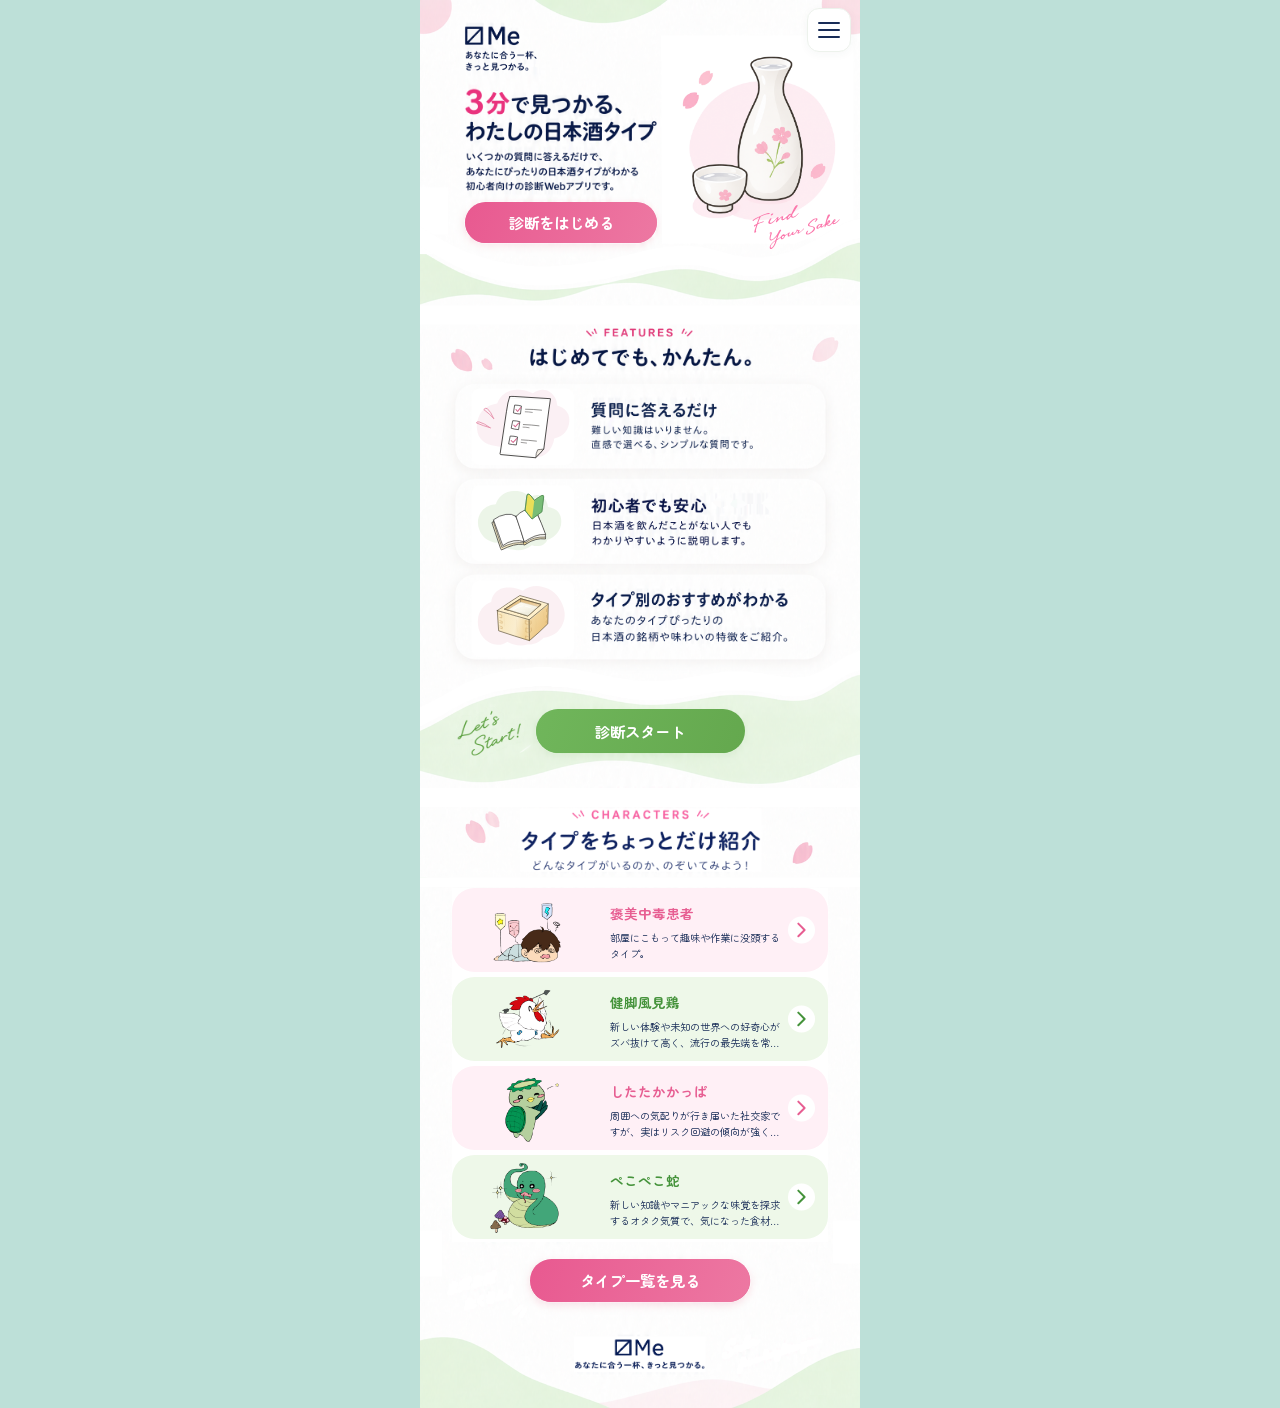
==== commit 45542d47: "Blend six homepage text blocks into their original backgrounds" ====
--- a/index.html
+++ b/index.html
@@ -7,14 +7,14 @@
   <meta name="description" content="いくつかの質問に答えるだけで、あなたにぴったりの日本酒タイプがわかる。あなたに合う一杯、きっと見つかる。">
   <title>Me｜トップページ</title><link rel="icon" type="image/svg+xml" href="data:image/svg+xml,%3Csvg xmlns='http://www.w3.org/2000/svg' viewBox='0 0 32 32'%3E%3Crect x='5' y='5' width='22' height='22' fill='white' stroke='%23252e3b' stroke-width='3'/%3E%3Cpath d='M5 27L27 5' stroke='%23252e3b' stroke-width='3'/%3E%3C/svg%3E">
   <script>document.documentElement.classList.add('home-loading');</script>
-  <link rel="stylesheet" href="css/styles.css?v=clean-hero-art-v1">
+  <link rel="stylesheet" href="css/styles.css?v=blended-type-v1">
   <script src="js/data.js?v=sake-list-20261024" defer></script>
   <script src="js/app.js?v=original-logo-20261127" defer></script>
 <link rel="stylesheet" href="css/navigation.css?v=touch-pan-only-20261116"><script src="js/navigation.js" defer></script><link rel="preconnect" href="https://fonts.googleapis.com"><link rel="preconnect" href="https://fonts.gstatic.com" crossorigin><link href="https://fonts.googleapis.com/css2?family=Zen+Maru+Gothic:wght@400;500;700&amp;display=swap" rel="stylesheet"></head>
 <body class="homepage-static">
   <div class="page-frame">
   <main class="page" aria-label="Me 日本酒タイプ診断">
-    <img class="design" src="assets/backgrounds/design-tagline.svg?v=clean-hero-art-v1" width="724" height="2316" alt="" fetchpriority="high" draggable="false">
+    <img class="design" src="assets/backgrounds/design-tagline.svg?v=blended-type-v1" width="724" height="2316" alt="" fetchpriority="high" draggable="false">
     <header class="sr-only">
       <p>Me あなたに合う一杯、きっと見つかる。</p>
       <h1>3分で見つかる、わたしの日本酒タイプ</h1>
--- a/css/styles.css
+++ b/css/styles.css
@@ -29,7 +29,7 @@
 .option:hover, .type-option:hover { border-color: #e55b90; }
 .primary { border: 0; background: #e75e92; color: white; font-weight: bold; }
 .back { border: 0; color:#182C57; background: transparent; }
-.portrait { width: 112px; height: 76px; margin-bottom: 20px; background-image: url('../assets/backgrounds/design-tagline.svg?v=clean-hero-art-v1'); background-size: 390px 1170px; border-radius: 12px; }
+.portrait { width: 112px; height: 76px; margin-bottom: 20px; background-image: url('../assets/backgrounds/design-tagline.svg?v=blended-type-v1'); background-size: 390px 1170px; border-radius: 12px; }
 .portrait[data-character="0"] { background-position: -30px -713px; }
 .portrait[data-character="1"] { background-position: -30px -789px; }
 .portrait[data-character="2"] { background-position: -30px -867px; }
@@ -71,7 +71,7 @@
 }
 body.homepage-static .feature-slide-art {
   position:absolute; inset:0;
-  background-image:url('../assets/backgrounds/design-tagline.svg?v=clean-hero-art-v1');
+  background-image:url('../assets/backgrounds/design-tagline.svg?v=blended-type-v1');
   background-size:100cqw 300cqw; background-repeat:no-repeat;
   opacity:0; transform:translateY(24px);
   transition:transform .65s cubic-bezier(.22,.61,.36,1) var(--reveal-delay,0ms),opacity .65s ease var(--reveal-delay,0ms)!important;
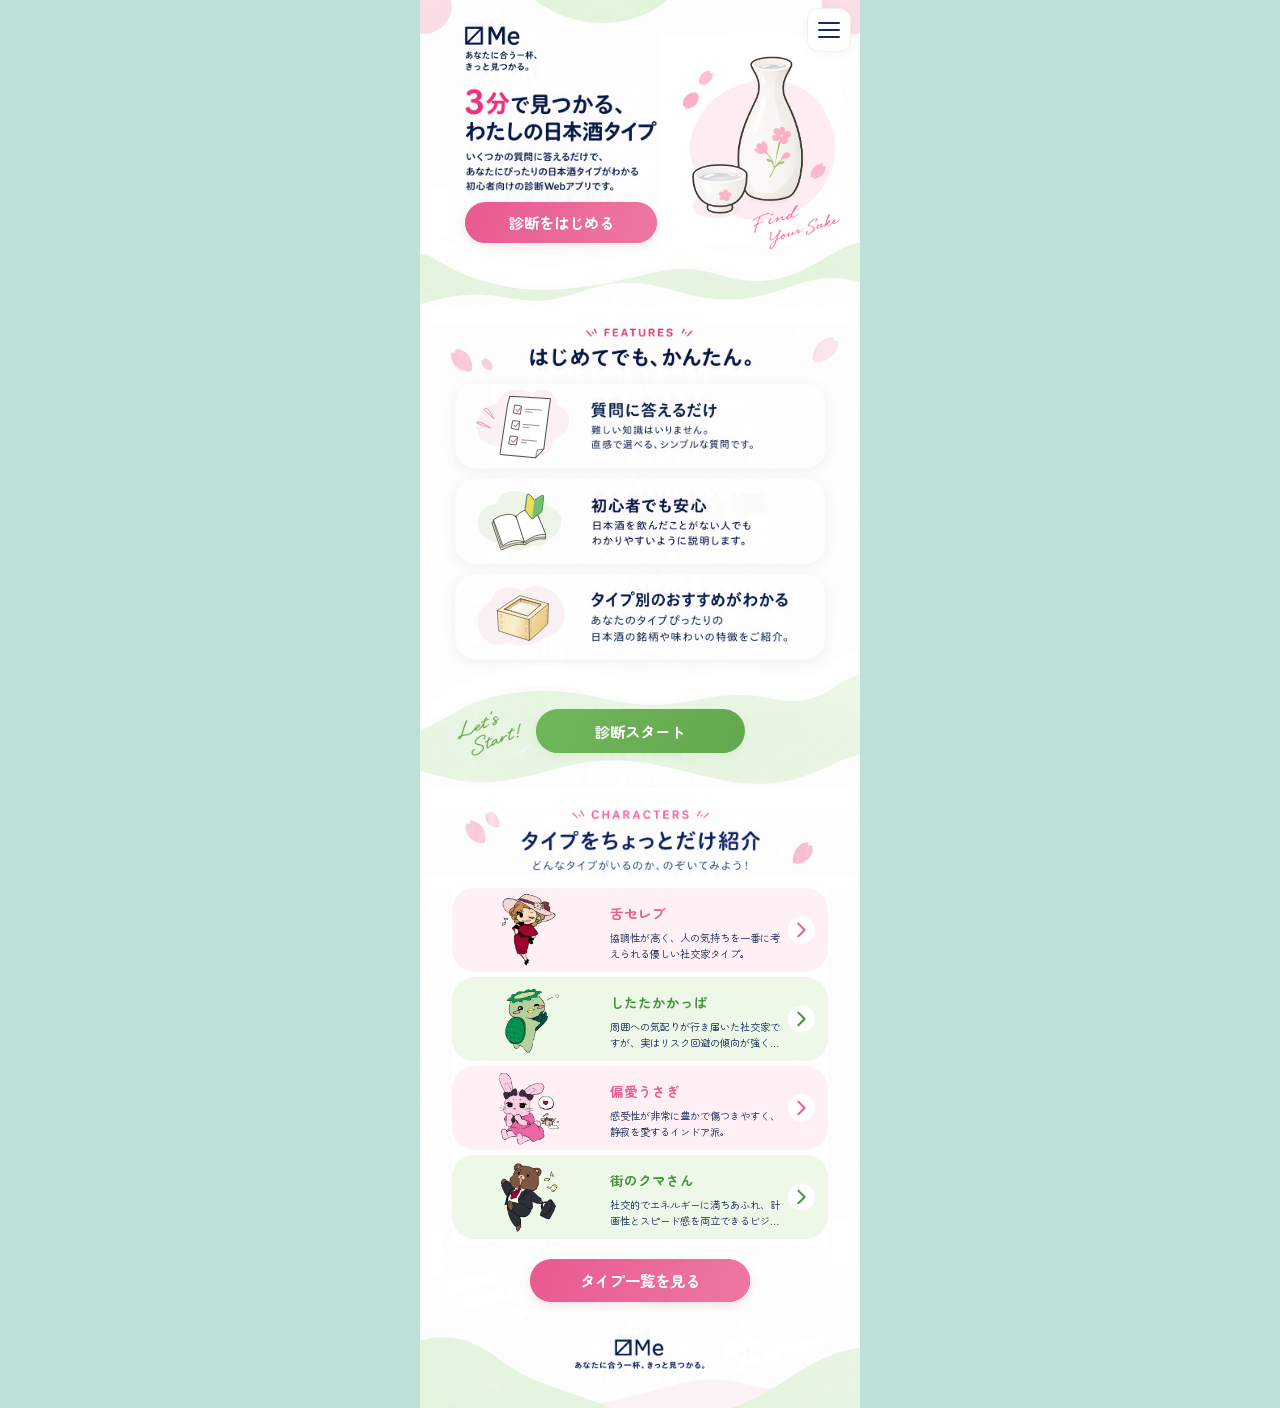
==== commit 43a7b605: "Blend remaining replacement artwork with surrounding page textures" ====
--- a/index.html
+++ b/index.html
@@ -7,14 +7,14 @@
   <meta name="description" content="いくつかの質問に答えるだけで、あなたにぴったりの日本酒タイプがわかる。あなたに合う一杯、きっと見つかる。">
   <title>Me｜トップページ</title><link rel="icon" type="image/svg+xml" href="data:image/svg+xml,%3Csvg xmlns='http://www.w3.org/2000/svg' viewBox='0 0 32 32'%3E%3Crect x='5' y='5' width='22' height='22' fill='white' stroke='%23252e3b' stroke-width='3'/%3E%3Cpath d='M5 27L27 5' stroke='%23252e3b' stroke-width='3'/%3E%3C/svg%3E">
   <script>document.documentElement.classList.add('home-loading');</script>
-  <link rel="stylesheet" href="css/styles.css?v=blended-type-v1">
+  <link rel="stylesheet" href="css/styles.css?v=soft-art-edges-v1">
   <script src="js/data.js?v=sake-list-20261024" defer></script>
   <script src="js/app.js?v=original-logo-20261127" defer></script>
 <link rel="stylesheet" href="css/navigation.css?v=touch-pan-only-20261116"><script src="js/navigation.js" defer></script><link rel="preconnect" href="https://fonts.googleapis.com"><link rel="preconnect" href="https://fonts.gstatic.com" crossorigin><link href="https://fonts.googleapis.com/css2?family=Zen+Maru+Gothic:wght@400;500;700&amp;display=swap" rel="stylesheet"></head>
 <body class="homepage-static">
   <div class="page-frame">
   <main class="page" aria-label="Me 日本酒タイプ診断">
-    <img class="design" src="assets/backgrounds/design-tagline.svg?v=blended-type-v1" width="724" height="2316" alt="" fetchpriority="high" draggable="false">
+    <img class="design" src="assets/backgrounds/design-tagline.svg?v=soft-art-edges-v1" width="724" height="2316" alt="" fetchpriority="high" draggable="false">
     <header class="sr-only">
       <p>Me あなたに合う一杯、きっと見つかる。</p>
       <h1>3分で見つかる、わたしの日本酒タイプ</h1>
--- a/css/styles.css
+++ b/css/styles.css
@@ -29,7 +29,7 @@
 .option:hover, .type-option:hover { border-color: #e55b90; }
 .primary { border: 0; background: #e75e92; color: white; font-weight: bold; }
 .back { border: 0; color:#182C57; background: transparent; }
-.portrait { width: 112px; height: 76px; margin-bottom: 20px; background-image: url('../assets/backgrounds/design-tagline.svg?v=blended-type-v1'); background-size: 390px 1170px; border-radius: 12px; }
+.portrait { width: 112px; height: 76px; margin-bottom: 20px; background-image: url('../assets/backgrounds/design-tagline.svg?v=soft-art-edges-v1'); background-size: 390px 1170px; border-radius: 12px; }
 .portrait[data-character="0"] { background-position: -30px -713px; }
 .portrait[data-character="1"] { background-position: -30px -789px; }
 .portrait[data-character="2"] { background-position: -30px -867px; }
@@ -71,7 +71,7 @@
 }
 body.homepage-static .feature-slide-art {
   position:absolute; inset:0;
-  background-image:url('../assets/backgrounds/design-tagline.svg?v=blended-type-v1');
+  background-image:url('../assets/backgrounds/design-tagline.svg?v=soft-art-edges-v1');
   background-size:100cqw 300cqw; background-repeat:no-repeat;
   opacity:0; transform:translateY(24px);
   transition:transform .65s cubic-bezier(.22,.61,.36,1) var(--reveal-delay,0ms),opacity .65s ease var(--reveal-delay,0ms)!important;
